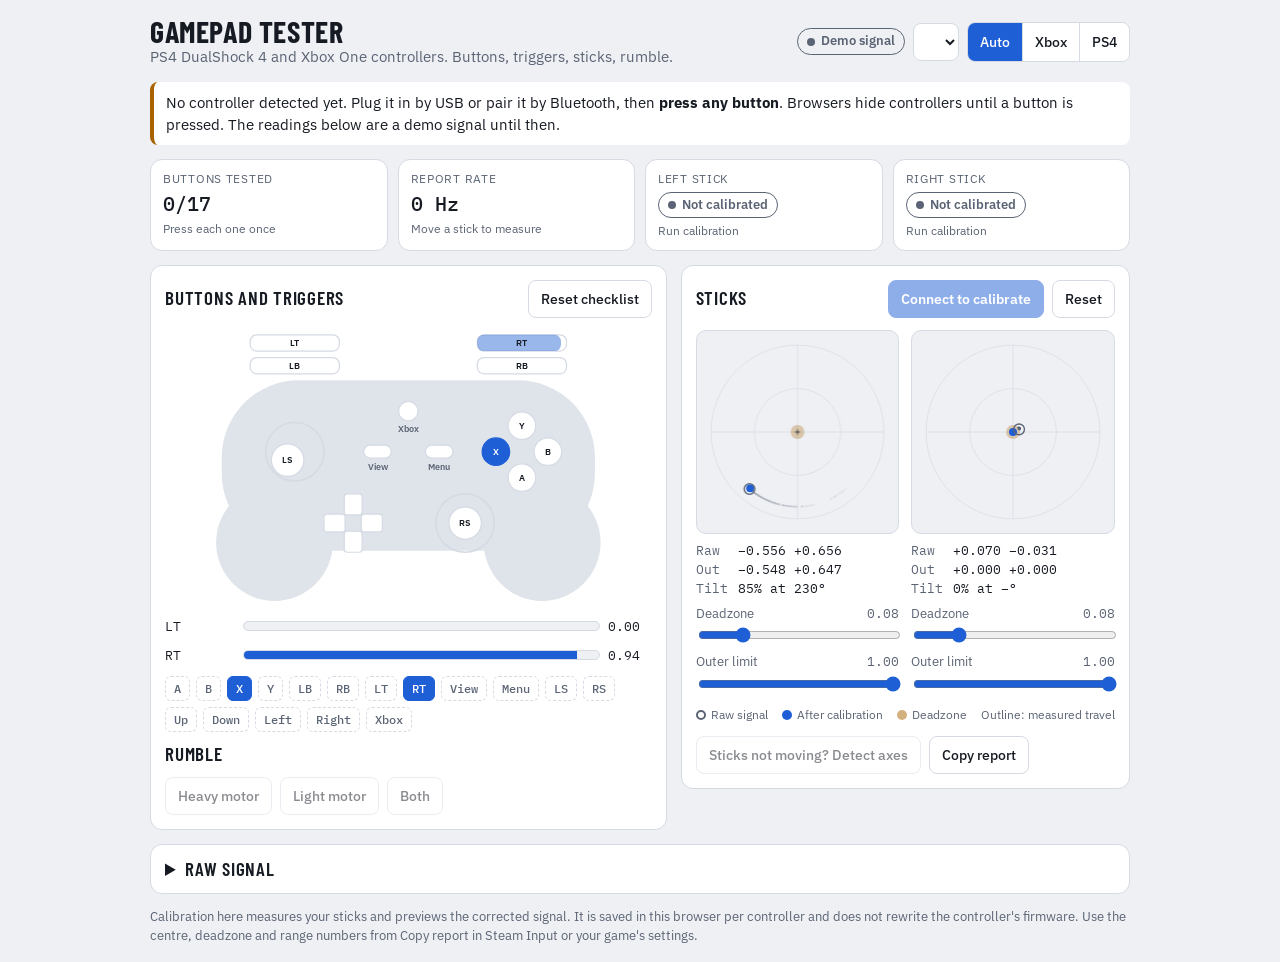
==== index.html @ 93578c3b "Add files via upload" ====
<!DOCTYPE html>
<html lang="en">
<head>
<meta charset="utf-8">
<meta name="viewport" content="width=device-width, initial-scale=1">
<title>Gamepad Tester</title>
<link rel="preconnect" href="https://fonts.googleapis.com">
<link href="https://fonts.googleapis.com/css2?family=Barlow+Condensed:wght@600;700&family=IBM+Plex+Mono:wght@400;500&family=IBM+Plex+Sans:wght@400;500;600&display=swap" rel="stylesheet">
<style>
/* Layout idea: a bench instrument. Summary strip on top, then diagram, stick scopes, and raw signal below. */
:root{
  --bg:#eef0f4; --panel:#ffffff; --ink:#161a22; --muted:#5b6474; --line:#d5dae3;
  --shell:#dfe3ea; --accent:#1f5fd6; --accent-ink:#ffffff;
  --good:#1a8a4f; --warn:#a86200; --bad:#c2332b;
  --display:"Barlow Condensed","Arial Narrow",sans-serif;
  --body:"IBM Plex Sans",system-ui,-apple-system,"Segoe UI",sans-serif;
  --mono:"IBM Plex Mono",ui-monospace,Menlo,Consolas,monospace;
}
@media (prefers-color-scheme: dark){
  :root:not([data-theme="light"]){
    color-scheme:dark;
    --bg:#11141b; --panel:#1a1f29; --ink:#e8ebf2; --muted:#98a2b5; --line:#2c3443;
    --shell:#252c3a; --accent:#6aa5ff; --accent-ink:#0b1220;
    --good:#4cc38a; --warn:#f0b146; --bad:#ff7a70;
  }
}
:root[data-theme="dark"]{
  color-scheme:dark;
  --bg:#11141b; --panel:#1a1f29; --ink:#e8ebf2; --muted:#98a2b5; --line:#2c3443;
  --shell:#252c3a; --accent:#6aa5ff; --accent-ink:#0b1220;
  --good:#4cc38a; --warn:#f0b146; --bad:#ff7a70;
}
*{box-sizing:border-box}
html,body{margin:0}
body{background:var(--bg);color:var(--ink);font:15px/1.45 var(--body);padding:16px}
main{max-width:980px;margin:0 auto;display:flex;flex-direction:column;gap:14px}
h1{font:700 30px/1 var(--display);letter-spacing:.02em;text-transform:uppercase;margin:0}
h2{font:600 19px/1.1 var(--display);letter-spacing:.04em;text-transform:uppercase;margin:0;text-wrap:balance}
p{margin:0}
.muted{color:var(--muted)}
.mono{font-family:var(--mono);font-variant-numeric:tabular-nums}
header{display:flex;flex-wrap:wrap;gap:10px 16px;align-items:center;justify-content:space-between}
.controls{display:flex;flex-wrap:wrap;gap:8px;align-items:center}
select,button{font:500 14px var(--body);color:var(--ink);background:var(--panel);border:1px solid var(--line);border-radius:8px;padding:8px 12px;min-height:38px}
select{max-width:100%}
button{cursor:pointer}
button:hover:not(:disabled){border-color:var(--accent)}
button:disabled{opacity:.5;cursor:not-allowed}
button.primary{background:var(--accent);color:var(--accent-ink);border-color:var(--accent);font-weight:600}
:focus-visible{outline:2px solid var(--accent);outline-offset:2px}
.seg{display:inline-flex;border:1px solid var(--line);border-radius:8px;overflow:hidden}
.seg button{border:0;border-radius:0;border-left:1px solid var(--line)}
.seg button:first-child{border-left:0}
.seg button[aria-pressed="true"]{background:var(--accent);color:var(--accent-ink)}
.card{background:var(--panel);border:1px solid var(--line);border-radius:12px;padding:14px;display:flex;flex-direction:column;gap:12px}
.cardhead{display:flex;flex-wrap:wrap;gap:8px;align-items:center;justify-content:space-between}
.banner{border-left:4px solid var(--warn);background:var(--panel);border-radius:8px;padding:10px 12px}
.banner.bad{border-left-color:var(--bad)}
.tiles{display:grid;grid-template-columns:repeat(4,1fr);gap:10px}
.tile{background:var(--panel);border:1px solid var(--line);border-radius:12px;padding:10px 12px;display:flex;flex-direction:column;gap:4px;min-width:0}
.tile .k{font-size:12px;color:var(--muted);text-transform:uppercase;letter-spacing:.06em}
.tile .v{font:500 20px/1.2 var(--mono);font-variant-numeric:tabular-nums}
.tile .s{font-size:12px;color:var(--muted)}
.pill{display:inline-flex;align-items:center;gap:6px;font-size:13px;font-weight:600;padding:3px 9px;border-radius:999px;border:1px solid currentColor;width:max-content;max-width:100%}
.pill::before{content:"";width:8px;height:8px;border-radius:50%;background:currentColor}
.pill.good{color:var(--good)} .pill.warn{color:var(--warn)} .pill.bad{color:var(--bad)} .pill.idle{color:var(--muted)}
.cols{display:grid;grid-template-columns:1.15fr 1fr;gap:14px;align-items:start}
svg#pad{width:100%;height:auto;display:block}
#pad .shell{fill:var(--shell)}
#pad .btn,#pad .trk{fill:var(--panel);stroke:var(--line);stroke-width:1.5}
#pad .ring{fill:none;stroke:var(--line);stroke-width:2}
#pad .btn.on{fill:var(--accent);stroke:var(--accent)}
#pad .trg{fill:var(--accent);opacity:.45}
#pad .lbl{font:600 11px var(--body);fill:var(--muted);text-anchor:middle;pointer-events:none}
#pad .lbl.in{fill:var(--ink)}
#pad .btn.on + .lbl.in{fill:var(--accent-ink)}
.chips{display:flex;flex-wrap:wrap;gap:6px}
.chip{font:500 12px var(--mono);padding:4px 8px;border-radius:6px;border:1px dashed var(--line);color:var(--muted)}
.chip.done{border-style:solid;border-color:var(--good);color:var(--good)}
.chip.on{background:var(--accent);border-color:var(--accent);color:var(--accent-ink);border-style:solid}
.scopes{display:grid;grid-template-columns:1fr 1fr;gap:12px}
.scope{display:flex;flex-direction:column;gap:8px;min-width:0}
.scope canvas{width:100%;aspect-ratio:1;display:block;border:1px solid var(--line);border-radius:10px;background:var(--bg)}
.read{display:grid;grid-template-columns:auto 1fr;gap:2px 10px;font:13px var(--mono);font-variant-numeric:tabular-nums}
.read span:nth-child(odd){color:var(--muted)}
label.sl{display:grid;grid-template-columns:1fr auto;gap:2px 8px;font-size:13px;color:var(--muted)}
label.sl input{grid-column:1/-1;width:100%;accent-color:var(--accent)}
.wiz{border:1px solid var(--accent);border-radius:10px;padding:12px;display:flex;flex-direction:column;gap:10px}
.wiz b{font-weight:600}
.bar{height:10px;border-radius:5px;background:var(--bg);border:1px solid var(--line);overflow:hidden}
.bar i{display:block;height:100%;width:0;background:var(--accent)}
.barrow{display:grid;grid-template-columns:70px 1fr 44px;gap:8px;align-items:center;font:13px var(--mono)}
.row{display:flex;flex-wrap:wrap;gap:8px;align-items:center}
.legend{display:flex;flex-wrap:wrap;gap:4px 14px;font-size:12px;color:var(--muted)}
.legend i{display:inline-block;width:10px;height:10px;border-radius:50%;margin-right:5px;vertical-align:-1px}
.legend .raw{border:2px solid var(--muted)} .legend .out{background:var(--accent)} .legend .dzc{background:var(--warn);opacity:.5}
details summary{cursor:pointer;font:600 19px/1.1 var(--display);letter-spacing:.04em;text-transform:uppercase}
.rawgrid{display:grid;grid-template-columns:1fr 1fr;gap:14px;margin-top:12px}
.axrow{display:grid;grid-template-columns:52px 1fr 64px;gap:8px;align-items:center;font:13px var(--mono);font-variant-numeric:tabular-nums}
.axbar{position:relative;height:10px;border-radius:5px;background:var(--bg);border:1px solid var(--line)}
.axbar i{position:absolute;top:-3px;width:4px;height:14px;border-radius:2px;background:var(--accent);margin-left:-2px}
.bgrid{display:grid;grid-template-columns:repeat(auto-fill,minmax(64px,1fr));gap:6px}
.bcell{font:12px var(--mono);border:1px solid var(--line);border-radius:6px;padding:4px 6px;font-variant-numeric:tabular-nums}
.bcell.on{background:var(--accent);color:var(--accent-ink);border-color:var(--accent)}
.map{display:flex;flex-wrap:wrap;gap:8px;margin-top:10px}
.map label{font-size:13px;color:var(--muted);display:flex;gap:6px;align-items:center}
textarea{width:100%;min-height:150px;font:12px var(--mono);color:var(--ink);background:var(--bg);border:1px solid var(--line);border-radius:8px;padding:8px}
[hidden]{display:none!important}
@media (max-width:760px){
  .cols{grid-template-columns:1fr}
  .tiles{grid-template-columns:1fr 1fr}
  .rawgrid{grid-template-columns:1fr}
}
</style>
</head>
<body>
<main>
  <header>
    <div>
      <h1>Gamepad Tester</h1>
      <p class="muted">PS4 DualShock 4 and Xbox One controllers. Buttons, triggers, sticks, rumble.</p>
    </div>
    <div class="controls">
      <span class="pill idle" id="status">Demo signal</span>
      <select id="padSel" aria-label="Controller"></select>
      <div class="seg" role="group" aria-label="Button labels">
        <button type="button" id="layAuto" aria-pressed="true">Auto</button>
        <button type="button" id="layXbox" aria-pressed="false">Xbox</button>
        <button type="button" id="layPs4" aria-pressed="false">PS4</button>
      </div>
    </div>
  </header>

  <div class="banner bad" id="blocked" hidden></div>
  <div class="banner" id="hint">No controller detected yet. Plug it in by USB or pair it by Bluetooth, then <b>press any button</b>. Browsers hide controllers until a button is pressed. The readings below are a demo signal until then.</div>
  <div class="banner" id="nonstd" hidden>This browser reports a non-standard button mapping for this controller, so the diagram may light the wrong buttons. Use Raw signal at the bottom, and set the stick axes there if the sticks look swapped.</div>

  <section class="tiles" aria-label="Summary">
    <div class="tile"><span class="k">Buttons tested</span><span class="v" id="tTested">0/17</span><span class="s" id="tTestedS">Press each one once</span></div>
    <div class="tile"><span class="k">Report rate</span><span class="v" id="tHz">0 Hz</span><span class="s" id="tHzS">Move a stick to measure</span></div>
    <div class="tile"><span class="k">Left stick</span><span class="pill idle" id="tL">Not calibrated</span><span class="s" id="tLS">Run calibration</span></div>
    <div class="tile"><span class="k">Right stick</span><span class="pill idle" id="tR">Not calibrated</span><span class="s" id="tRS">Run calibration</span></div>
  </section>

  <div class="cols">
    <section class="card">
      <div class="cardhead"><h2>Buttons and triggers</h2><button type="button" id="resetTested">Reset checklist</button></div>
      <svg id="pad" viewBox="0 0 600 340" role="img" aria-label="Controller diagram"></svg>
      <div class="barrow"><span id="trgLn">LT</span><div class="bar"><i id="trgL"></i></div><span id="trgLv">0.00</span></div>
      <div class="barrow"><span id="trgRn">RT</span><div class="bar"><i id="trgR"></i></div><span id="trgRv">0.00</span></div>
      <div class="chips" id="chips"></div>
      <div class="cardhead"><h2>Rumble</h2><span class="muted" id="vibNote"></span></div>
      <div class="row">
        <button type="button" id="vibS">Heavy motor</button>
        <button type="button" id="vibW">Light motor</button>
        <button type="button" id="vibB">Both</button>
      </div>
    </section>

    <section class="card">
      <div class="cardhead"><h2>Sticks</h2>
        <div class="row">
          <button type="button" class="primary" id="calBtn">Calibrate sticks</button>
          <button type="button" id="calReset">Reset</button>
        </div>
      </div>
      <div class="wiz" id="wiz" hidden>
        <p id="wizTitle"><b></b></p>
        <p class="muted" id="wizMsg"></p>
        <div class="barrow"><span id="wizAn">Hold</span><div class="bar"><i id="wizA"></i></div><span id="wizAv"></span></div>
        <div class="barrow" id="wizBrow"><span>Right</span><div class="bar"><i id="wizB"></i></div><span id="wizBv"></span></div>
        <div class="row">
          <button type="button" class="primary" id="wizNext" hidden>Finish</button>
          <button type="button" id="wizCancel">Cancel</button>
        </div>
      </div>
      <div class="scopes">
        <div class="scope">
          <canvas id="cvL" width="300" height="300" aria-label="Left stick position"></canvas>
          <div class="read" id="rdL"></div>
          <label class="sl" for="dzL">Deadzone <span class="mono" id="dzLv">0.08</span><input type="range" id="dzL" min="0" max="0.4" step="0.01" value="0.08"></label>
          <label class="sl" for="ouL">Outer limit <span class="mono" id="ouLv">1.00</span><input type="range" id="ouL" min="0.7" max="1" step="0.01" value="1"></label>
        </div>
        <div class="scope">
          <canvas id="cvR" width="300" height="300" aria-label="Right stick position"></canvas>
          <div class="read" id="rdR"></div>
          <label class="sl" for="dzR">Deadzone <span class="mono" id="dzRv">0.08</span><input type="range" id="dzR" min="0" max="0.4" step="0.01" value="0.08"></label>
          <label class="sl" for="ouR">Outer limit <span class="mono" id="ouRv">1.00</span><input type="range" id="ouR" min="0.7" max="1" step="0.01" value="1"></label>
        </div>
      </div>
      <div class="legend">
        <span><i class="raw"></i>Raw signal</span>
        <span><i class="out"></i>After calibration</span>
        <span><i class="dzc"></i>Deadzone</span>
        <span>Outline: measured travel</span>
      </div>
      <div class="row">
        <button type="button" id="detBtn">Sticks not moving? Detect axes</button>
        <button type="button" id="copyBtn">Copy report</button>
        <span class="muted" id="copyNote"></span>
      </div>
      <textarea id="copyOut" hidden readonly aria-label="Report text"></textarea>
    </section>
  </div>

  <details class="card" id="rawBox">
    <summary>Raw signal</summary>
    <p class="muted" id="padId" style="margin-top:10px"></p>
    <div class="map">
      <label for="mLX">Left X <select id="mLX"></select></label>
      <label for="mLY">Left Y <select id="mLY"></select></label>
      <label for="mRX">Right X <select id="mRX"></select></label>
      <label for="mRY">Right Y <select id="mRY"></select></label>
    </div>
    <div class="rawgrid">
      <div id="rawAxes" style="display:flex;flex-direction:column;gap:6px"></div>
      <div class="bgrid" id="rawBtns"></div>
    </div>
  </details>

  <p class="muted" style="font-size:13px">Calibration here measures your sticks and previews the corrected signal. It is saved in this browser per controller and does not rewrite the controller's firmware. Use the centre, deadzone and range numbers from Copy report in Steam Input or your game's settings.</p>
</main>

<script>
(function(){
"use strict";
const $=id=>document.getElementById(id);
const NAMES={
  xbox:['A','B','X','Y','LB','RB','LT','RT','View','Menu','LS','RS','Up','Down','Left','Right','Xbox','Share'],
  ps4:['✕','○','□','△','L1','R1','L2','R2','Share','Options','L3','R3','Up','Down','Left','Right','PS','Touchpad']
};
const BINS=32;
const defStick=()=>({cx:0,cy:0,minX:-1,maxX:1,minY:-1,maxY:1,dz:0.08,outer:1,bins:null,jitter:null,circ:null,done:false});
let cal={L:defStick(),R:defStick()};
let layoutPref='auto', layout='xbox', selIndex=null, curKey='', curPad=null, isDemo=true;
let axisMap=[0,1,2,3], axisSign=[1,1,1,1], tested=new Set(), wiz=null, blocked=false;
let trail={L:[],R:[]}, lastTs=0, hzCount=0, hzT0=0, hzPeak=0, prevB0=false;
let colors={}, colorsT=0, listSig='';

/* ---------- storage ---------- */
function load(id){
  try{const j=JSON.parse(localStorage.getItem('padcal:'+id)||'null');
    if(j&&j.L&&j.R){cal={L:Object.assign(defStick(),j.L),R:Object.assign(defStick(),j.R)};if(Array.isArray(j.map)&&j.map.length===4)axisMap=j.map;if(Array.isArray(j.sign)&&j.sign.length===4)axisSign=j.sign;return;}
  }catch(e){}
  cal={L:defStick(),R:defStick()};
}
function save(){ if(isDemo||!curPad)return; try{localStorage.setItem('padcal:'+curPad.id,JSON.stringify({L:cal.L,R:cal.R,map:axisMap,sign:axisSign}));}catch(e){} }

/* ---------- pads ---------- */
function getPads(){
  if(!navigator.getGamepads){blockMsg('This browser has no Gamepad API. Try Chrome, Edge, Firefox or Safari.');return [];}
  try{return Array.from(navigator.getGamepads()).filter(p=>p&&p.connected!==false);}
  catch(e){blockMsg('This viewer is blocking controller access. Open the page in its own browser tab, or ask Claude for the HTML file and open that.');return [];}
}
function blockMsg(t){ if(blocked)return; blocked=true; const b=$('blocked'); b.textContent=t; b.hidden=false; }
function demoPad(now){
  const t=now/1000, n=17, hit=Math.floor(t*1.5)%n, btn=[];
  for(let i=0;i<n;i++)btn.push({pressed:i===hit,value:i===hit?1:0});
  const tr=Math.max(0,Math.sin(t*1.1)); btn[7]={pressed:tr>0.5,value:tr};
  return {id:'Demo signal',index:-1,mapping:'standard',timestamp:now,
    axes:[Math.cos(t*1.3)*0.86,Math.sin(t*1.3)*0.86,0.07+Math.sin(t*9)*0.01,-0.04+Math.cos(t*7)*0.01],buttons:btn};
}
function detect(id){ return /054c|dualshock|dualsense|playstation|wireless controller/i.test(id)?'ps4':'xbox'; }
function syncSelect(list){
  const sig=list.map(p=>p.index+':'+p.id).join('|');
  if(sig===listSig)return; listSig=sig;
  const s=$('padSel'); s.innerHTML='';
  if(!list.length){const o=document.createElement('option');o.textContent='No controller';s.appendChild(o);s.disabled=true;return;}
  s.disabled=false;
  list.forEach(p=>{const o=document.createElement('option');o.value=p.index;o.textContent=(p.index+1)+'. '+p.id.replace(/\s*\(.*\)\s*$/,'').slice(0,40);s.appendChild(o);});
  if(selIndex===null||!list.some(p=>p.index===selIndex))selIndex=list[0].index;
  s.value=selIndex;
}

/* ---------- diagram ---------- */
function buildPad(){
  const lay=layout,n=NAMES[lay];
  const P=lay==='ps4'
    ?{ls:[225,238],rs:[375,238],dp:[150,150],fc:[450,150],b8:[205,100],b9:[395,100],b16:[300,238],tp:true}
    :{ls:[160,150],rs:[370,238],dp:[232,238],fc:[440,150],b8:[262,150],b9:[338,150],b16:[300,100],tp:false};
  let h='<g class="shell"><rect x="70" y="62" width="460" height="210" rx="95"/><circle cx="135" cy="262" r="72"/><circle cx="465" cy="262" r="72"/></g>';
  const sh=(x,i,ti,tid)=>'<rect class="trk" x="'+x+'" y="6" width="110" height="20" rx="8"/><rect class="trg" id="'+tid+'" x="'+x+'" y="6" width="0" height="20" rx="8"/><text class="lbl in" x="'+(x+55)+'" y="20">'+n[ti]+'</text>'
    +'<rect class="btn" id="b'+i+'" x="'+x+'" y="34" width="110" height="20" rx="8"/><text class="lbl in" x="'+(x+55)+'" y="48">'+n[i]+'</text>';
  h+=sh(105,4,6,'svT6')+sh(385,5,7,'svT7');
  if(P.tp)h+='<rect class="btn" id="b17" x="235" y="85" width="130" height="75" rx="10"/><text class="lbl in" x="300" y="127">Touchpad</text>';
  const f=P.fc,fo=[[0,32],[32,0],[-32,0],[0,-32]];
  fo.forEach((o,i)=>{h+='<circle class="btn" id="b'+i+'" cx="'+(f[0]+o[0])+'" cy="'+(f[1]+o[1])+'" r="17"/><text class="lbl in" x="'+(f[0]+o[0])+'" y="'+(f[1]+o[1]+4)+'">'+n[i]+'</text>';});
  const d=P.dp;
  h+='<rect class="btn" id="b12" x="'+(d[0]-11)+'" y="'+(d[1]-36)+'" width="22" height="26" rx="4"/>'
    +'<rect class="btn" id="b13" x="'+(d[0]-11)+'" y="'+(d[1]+10)+'" width="22" height="26" rx="4"/>'
    +'<rect class="btn" id="b14" x="'+(d[0]-36)+'" y="'+(d[1]-11)+'" width="26" height="22" rx="4"/>'
    +'<rect class="btn" id="b15" x="'+(d[0]+10)+'" y="'+(d[1]-11)+'" width="26" height="22" rx="4"/>';
  const small=(p,i)=>'<rect class="btn" id="b'+i+'" x="'+(p[0]-17)+'" y="'+(p[1]-8)+'" width="34" height="16" rx="8"/><text class="lbl" x="'+p[0]+'" y="'+(p[1]+22)+'">'+n[i]+'</text>';
  h+=small(P.b8,8)+small(P.b9,9);
  h+='<circle class="btn" id="b16" cx="'+P.b16[0]+'" cy="'+P.b16[1]+'" r="12"/><text class="lbl" x="'+P.b16[0]+'" y="'+(P.b16[1]+26)+'">'+n[16]+'</text>';
  const st=(p,i,gid)=>'<circle class="ring" cx="'+p[0]+'" cy="'+p[1]+'" r="36"/><g id="'+gid+'"><circle class="btn" id="b'+i+'" cx="'+p[0]+'" cy="'+p[1]+'" r="20"/><text class="lbl in" x="'+p[0]+'" y="'+(p[1]+4)+'">'+n[i]+'</text></g>';
  h+=st(P.ls,10,'svL')+st(P.rs,11,'svR');
  $('pad').innerHTML=h;
  $('trgLn').textContent=n[6]; $('trgRn').textContent=n[7];
}
function buildChips(count){
  const n=NAMES[layout],c=$('chips'); c.innerHTML='';
  for(let i=0;i<count;i++){const s=document.createElement('span');s.className='chip';s.id='c'+i;s.textContent=n[i]||('B'+i);c.appendChild(s);}
}
function buildRaw(gp){
  const a=$('rawAxes'),b=$('rawBtns'); a.innerHTML=''; b.innerHTML='';
  gp.axes.forEach((_,i)=>{const r=document.createElement('div');r.className='axrow';r.innerHTML='<span>Axis '+i+'</span><div class="axbar"><i id="ra'+i+'"></i></div><span id="rv'+i+'">0.000</span>';a.appendChild(r);});
  gp.buttons.forEach((_,i)=>{const r=document.createElement('div');r.className='bcell';r.id='rb'+i;r.textContent='B'+i+' 0.00';b.appendChild(r);});
  ['mLX','mLY','mRX','mRY'].forEach((id,k)=>{const s=$(id);s.innerHTML='';
    gp.axes.forEach((_,i)=>{const o=document.createElement('option');o.value=i;o.textContent='Axis '+i;s.appendChild(o);});
    if(axisMap[k]>=gp.axes.length)axisMap[k]=Math.min(k,gp.axes.length-1);
    s.value=axisMap[k];});
  $('padId').textContent=gp.id+' · mapping: '+(gp.mapping||'none')+' · '+gp.axes.length+' axes, '+gp.buttons.length+' buttons';
}
function btnCount(gp){ return Math.min(gp.buttons.length,layout==='ps4'?18:(gp.buttons.length>17?18:17)); }
function applyLayout(gp){
  layout=layoutPref==='auto'?detect(gp.id):layoutPref;
  buildPad(); buildChips(btnCount(gp));
  tested.forEach(i=>{const c=$('c'+i);if(c)c.classList.add('done');});
}
function onPadChange(gp,demo){
  curKey=gp.index+':'+gp.id; isDemo=demo; tested=new Set(); trail={L:[],R:[]}; hzPeak=0; wizStop();
  axisMap=[0,1,2,3]; axisSign=[1,1,1,1];
  if(demo)cal={L:defStick(),R:defStick()}; else load(gp.id);
  applyLayout(gp); buildRaw(gp); syncSliders(); stickTiles();
  const st=$('status');
  st.textContent=demo?'Demo signal':'Connected'; st.className='pill '+(demo?'idle':'good');
  $('hint').hidden=!demo||blocked;
  $('nonstd').hidden=demo||gp.mapping==='standard';
  $('calBtn').disabled=demo; $('detBtn').disabled=demo; $('calBtn').textContent=demo?'Connect to calibrate':'Calibrate sticks';
  const vib=!demo&&gp.vibrationActuator&&typeof gp.vibrationActuator.playEffect==='function';
  ['vibS','vibW','vibB'].forEach(id=>$(id).disabled=!vib);
  $('vibNote').textContent=demo?'':(vib?'':'Not exposed by this browser');
}

/* ---------- calibration maths ---------- */
function applyCal(s,x,y){
  let dx=x-s.cx,dy=y-s.cy;
  dx/=Math.max(0.3,dx<0?s.cx-s.minX:s.maxX-s.cx);
  dy/=Math.max(0.3,dy<0?s.cy-s.minY:s.maxY-s.cy);
  const m=Math.hypot(dx,dy);
  if(m<=s.dz||m===0)return [0,0];
  const k=Math.min(1,(m-s.dz)/Math.max(0.05,s.outer-s.dz))/m;
  return [dx*k,dy*k];
}
function binOf(dx,dy){ return Math.floor(((Math.atan2(dy,dx)+Math.PI)/(2*Math.PI))*BINS)%BINS; }
function clamp(v,a,b){ return Math.min(b,Math.max(a,v)); }
function stickTiles(){
  [['L','tL','tLS'],['R','tR','tRS']].forEach(([k,p,sub])=>{
    const s=cal[k],el=$(p);
    if(!s.done){el.className='pill idle';el.textContent='Not calibrated';$(sub).textContent='Run calibration';return;}
    const off=Math.hypot(s.cx,s.cy);
    const cls=off<0.05?'good':off<0.12?'warn':'bad';
    el.className='pill '+cls; el.textContent=cls==='good'?'Centred':cls==='warn'?'Slight offset':'Drifting';
    $(sub).textContent='Offset '+(off*100).toFixed(1)+'%'+(s.circ!=null?' · circle error '+s.circ.toFixed(1)+'%':'');
  });
}
function syncSliders(){
  [['L','dzL','ouL'],['R','dzR','ouR']].forEach(([k,d,o])=>{
    $(d).value=cal[k].dz; $(d+'v').textContent=(+cal[k].dz).toFixed(2);
    $(o).value=cal[k].outer; $(o+'v').textContent=(+cal[k].outer).toFixed(2);
  });
}

/* ---------- wizard ---------- */
function wizShow(title,msg){ $('wiz').hidden=false; $('wizTitle').firstChild.textContent=title; $('wizMsg').textContent=msg; }
function wizStop(){ wiz=null; $('wiz').hidden=true; }
function wizStart(){
  wiz={step:'rest',t0:performance.now(),acc:{L:[],R:[]}};
  wizShow('Step 1 of 2: hands off','Let go of both sticks and leave the controller still for 2 seconds.');
  $('wizAn').textContent='Hold'; $('wizBrow').hidden=true; $('wizNext').hidden=true; $('wizCancel').textContent='Cancel';
  $('wizA').style.width='0'; $('wizAv').textContent='';
}
const DET=['Push the LEFT stick to the RIGHT and hold it','Pull the LEFT stick DOWN and hold it','Push the RIGHT stick to the RIGHT and hold it','Pull the RIGHT stick DOWN and hold it'];
function detStart(){
  if(isDemo||!curPad)return;
  wiz={step:'det',i:0,base:null,wait:false,cand:-1,t0:0,map:[],sign:[]};
  wizShow('Detect stick axes: 1 of 4',DET[0]+'. Start with both sticks released.');
  $('wizAn').textContent='Step'; $('wizBrow').hidden=true; $('wizNext').hidden=true; $('wizCancel').textContent='Cancel';
  $('wizA').style.width='0'; $('wizAv').textContent='0/4';
}
function detTick(now,gp){
  const a=gp.axes;
  if(a.length<4){wiz={step:'done'};wizShow('Not enough axes','This browser reports only '+a.length+' axes for this controller, so the sticks cannot be read here. Try Chrome, or connect by USB.');$('wizCancel').textContent='Close';return;}
  if(!wiz.base)wiz.base=Array.from(a);
  let best=-1,bd=0;
  for(let j=0;j<a.length;j++){ if(wiz.map.indexOf(j)>=0)continue; const d=(a[j]||0)-wiz.base[j]; if(Math.abs(d)>Math.abs(bd)){bd=d;best=j;} }
  if(wiz.wait){ if(Math.abs(bd)<0.25)wiz.wait=false; return; }
  if(Math.abs(bd)>0.6){
    if(wiz.cand!==best){wiz.cand=best;wiz.t0=now;}
    else if(now-wiz.t0>250){
      wiz.map.push(best); wiz.sign.push(bd>0?1:-1); wiz.i++; wiz.wait=true; wiz.cand=-1;
      $('wizA').style.width=(wiz.i*25)+'%'; $('wizAv').textContent=wiz.i+'/4';
      if(wiz.i===4){
        axisMap=wiz.map; axisSign=wiz.sign; save();
        ['mLX','mLY','mRX','mRY'].forEach((id,k)=>{$(id).value=axisMap[k];});
        wiz={step:'done'};
        wizShow('Stick axes set','Left stick uses axes '+axisMap[0]+' and '+axisMap[1]+', right stick uses axes '+axisMap[2]+' and '+axisMap[3]+'. Move the sticks to check, then run Calibrate sticks.');
        $('wizCancel').textContent='Close';
      }else wizShow('Detect stick axes: '+(wiz.i+1)+' of 4','Got it. Release the stick, then: '+DET[wiz.i]+'.');
    }
  }else wiz.cand=-1;
}
function wizTick(now,raw,b0,gp){
  if(!wiz)return;
  if(wiz.step==='det'){detTick(now,gp);return;}
  if(wiz.step==='rest'){
    for(const k of ['L','R']){
      const a=wiz.acc[k]; a.push(raw[k]);
      if(Math.hypot(raw[k][0]-a[0][0],raw[k][1]-a[0][1])>0.12){
        wiz.t0=now; wiz.acc={L:[],R:[]}; $('wizMsg').textContent='A stick moved. Let go of both sticks and hold still.'; return;
      }
    }
    const p=clamp((now-wiz.t0)/2000,0,1);
    $('wizA').style.width=(p*100)+'%'; $('wizAv').textContent=Math.round(p*100)+'%';
    if(p>=1){
      const c={},r={};
      for(const k of ['L','R']){
        const a=wiz.acc[k],n=a.length;
        const cx=a.reduce((s,v)=>s+v[0],0)/n, cy=a.reduce((s,v)=>s+v[1],0)/n;
        const jit=a.reduce((m,v)=>Math.max(m,Math.hypot(v[0]-cx,v[1]-cy)),0);
        c[k]={cx:cx,cy:cy,jitter:jit};
        r[k]={minX:cx,maxX:cx,minY:cy,maxY:cy,bins:new Array(BINS).fill(0)};
      }
      wiz={step:'roll',t0:now,c:c,r:r};
      wizShow('Step 2 of 2: roll the sticks','Push each stick to the edge and roll it slowly around the full circle, about 3 turns each. Then tap Finish or press '+NAMES[layout][0]+'.');
      $('wizAn').textContent='Left'; $('wizBrow').hidden=false; $('wizNext').hidden=false;
      $('wizA').style.width='0'; $('wizB').style.width='0';
    }
  }else if(wiz.step==='roll'){
    const prog={};
    for(const k of ['L','R']){
      const c=wiz.c[k],w=wiz.r[k],x=raw[k][0],y=raw[k][1];
      w.minX=Math.min(w.minX,x); w.maxX=Math.max(w.maxX,x); w.minY=Math.min(w.minY,y); w.maxY=Math.max(w.maxY,y);
      const dx=x-c.cx,dy=y-c.cy,m=Math.hypot(dx,dy);
      if(m>0.5){const b=binOf(dx,dy); if(m>w.bins[b])w.bins[b]=m;}
      prog[k]=w.bins.filter(v=>v>0).length/BINS;
    }
    $('wizA').style.width=(prog.L*100)+'%'; $('wizAv').textContent=Math.round(prog.L*100)+'%';
    $('wizB').style.width=(prog.R*100)+'%'; $('wizBv').textContent=Math.round(prog.R*100)+'%';
    if(b0&&!prevB0&&now-wiz.t0>1000)wizFinish();
  }
}
function wizFinish(){
  if(!wiz||wiz.step!=='roll')return;
  const notes=[];
  for(const k of ['L','R']){
    const c=wiz.c[k],w=wiz.r[k],s=cal[k],name=k==='L'?'Left':'Right';
    s.cx=c.cx; s.cy=c.cy; s.jitter=c.jitter; s.dz=Math.round(clamp(c.jitter*2+0.03,0.03,0.3)*100)/100; s.outer=1; s.done=true;
    const f=w.bins.filter(v=>v>0);
    if(f.length>=20){
      s.minX=w.minX; s.maxX=w.maxX; s.minY=w.minY; s.maxY=w.maxY; s.bins=w.bins.slice();
      s.circ=Math.sqrt(f.reduce((a,v)=>a+(v-1)*(v-1),0)/f.length)*100;
      notes.push(name+': centre offset '+(Math.hypot(s.cx,s.cy)*100).toFixed(1)+'%, deadzone '+s.dz.toFixed(2)+', circle error '+s.circ.toFixed(1)+'%.');
    }else{
      s.minX=-1; s.maxX=1; s.minY=-1; s.maxY=1; s.bins=null; s.circ=null;
      notes.push(name+': centre measured, but the stick was not rolled all the way round, so its range was left at default.');
    }
  }
  save(); syncSliders(); stickTiles();
  wiz={step:'done'};
  wizShow('Calibration saved',notes.join(' '));
  $('wizNext').hidden=true; $('wizBrow').hidden=true; $('wizCancel').textContent='Close';
  $('wizAn').textContent='Done'; $('wizA').style.width='100%'; $('wizAv').textContent='';
}

/* ---------- drawing ---------- */
function readColors(now){
  if(now-colorsT<700&&colors.ink)return; colorsT=now;
  const cs=getComputedStyle(document.documentElement);
  ['ink','muted','line','accent','warn','bg'].forEach(k=>colors[k]=cs.getPropertyValue('--'+k).trim());
}
function fitCanvas(cv){
  const dpr=window.devicePixelRatio||1,w=Math.round(cv.clientWidth*dpr);
  if(w&&cv.width!==w){cv.width=w;cv.height=w;}
}
function drawScope(cv,s,raw,out,tr,liveBins,liveC){
  fitCanvas(cv);
  const g=cv.getContext('2d'),W=cv.width,c=W/2,R=W/2-W*0.07,px=W/300;
  g.clearRect(0,0,W,W);
  g.lineWidth=1*px; g.strokeStyle=colors.line;
  g.beginPath(); g.arc(c,c,R,0,7); g.stroke();
  g.beginPath(); g.arc(c,c,R/2,0,7); g.stroke();
  g.beginPath(); g.moveTo(c-R,c); g.lineTo(c+R,c); g.moveTo(c,c-R); g.lineTo(c,c+R); g.stroke();
  const ctr=liveC||s, bins=liveBins||s.bins;
  // deadzone
  g.globalAlpha=0.3; g.fillStyle=colors.warn;
  g.beginPath(); g.arc(c+s.cx*R,c+s.cy*R,Math.max(1,s.dz*R),0,7); g.fill(); g.globalAlpha=1;
  // measured travel
  if(bins){
    g.strokeStyle=colors.accent; g.globalAlpha=0.7; g.lineWidth=1.5*px; g.beginPath(); let started=false;
    for(let i=0;i<=BINS;i++){
      const v=bins[i%BINS]; if(!v){started=false;continue;}
      const a=(i%BINS+0.5)/BINS*2*Math.PI-Math.PI, x=c+(ctr.cx+Math.cos(a)*v)*R, y=c+(ctr.cy+Math.sin(a)*v)*R;
      if(started)g.lineTo(x,y); else{g.moveTo(x,y);started=true;}
    }
    g.stroke(); g.globalAlpha=1;
  }
  // trail
  g.fillStyle=colors.muted;
  for(let i=0;i<tr.length;i++){g.globalAlpha=(i+1)/tr.length*0.5; g.beginPath(); g.arc(c+tr[i][0]*R,c+tr[i][1]*R,1.6*px,0,7); g.fill();}
  g.globalAlpha=1;
  // centre mark
  g.strokeStyle=colors.ink; g.lineWidth=1*px; const mx=c+s.cx*R,my=c+s.cy*R;
  g.beginPath(); g.moveTo(mx-4*px,my); g.lineTo(mx+4*px,my); g.moveTo(mx,my-4*px); g.lineTo(mx,my+4*px); g.stroke();
  // calibrated
  g.fillStyle=colors.accent; g.beginPath(); g.arc(c+out[0]*R,c+out[1]*R,6*px,0,7); g.fill();
  // raw
  g.strokeStyle=colors.muted; g.lineWidth=2*px; g.beginPath(); g.arc(c+raw[0]*R,c+raw[1]*R,8*px,0,7); g.stroke();
}
function fmt(v){ return (v<0?'−':'+')+Math.abs(v).toFixed(3); }
function readout(el,raw,out){
  const m=Math.hypot(out[0],out[1]); let a=Math.atan2(-out[1],out[0])*180/Math.PI; if(a<0)a+=360;
  el.innerHTML='<span>Raw</span><span>'+fmt(raw[0])+' '+fmt(raw[1])+'</span><span>Out</span><span>'+fmt(out[0])+' '+fmt(out[1])+'</span><span>Tilt</span><span>'+(m*100).toFixed(0)+'% at '+(m?a.toFixed(0):'–')+'°</span>';
}

/* ---------- frame ---------- */
function frame(now){
  const list=getPads(); syncSelect(list);
  const real=list.find(p=>p.index===selIndex)||list[0];
  const gp=real||demoPad(now), demo=!real;
  if(gp.index+':'+gp.id!==curKey)onPadChange(gp,demo);
  curPad=gp; readColors(now);

  const ax=i=>{const v=gp.axes[axisMap[i]];return typeof v==='number'&&isFinite(v)?v*axisSign[i]:0;};
  const raw={L:[ax(0),ax(1)],R:[ax(2),ax(3)]};
  const out={L:applyCal(cal.L,raw.L[0],raw.L[1]),R:applyCal(cal.R,raw.R[0],raw.R[1])};
  for(const k of ['L','R']){trail[k].push(raw[k]); if(trail[k].length>50)trail[k].shift();}

  // buttons
  const n=gp.buttons.length; let b0=false;
  for(let i=0;i<n;i++){
    const b=gp.buttons[i], val=typeof b==='object'?b.value:+b, on=(typeof b==='object'&&b.pressed)||val>0.5;
    if(i===0)b0=on;
    const e=$('b'+i); if(e)e.classList.toggle('on',on);
    const ch=$('c'+i);
    if(ch){ch.classList.toggle('on',on); if(on&&!demo&&!tested.has(i)){tested.add(i);ch.classList.add('done');}}
    const rb=$('rb'+i); if(rb){rb.classList.toggle('on',on); rb.textContent='B'+i+' '+val.toFixed(2);}
  }
  const tv=i=>{const b=gp.buttons[i];return b?(typeof b==='object'?b.value:+b):0;};
  const tl=tv(6),trv=tv(7);
  $('trgL').style.width=(tl*100)+'%'; $('trgLv').textContent=tl.toFixed(2);
  $('trgR').style.width=(trv*100)+'%'; $('trgRv').textContent=trv.toFixed(2);
  const s6=$('svT6'),s7=$('svT7'); if(s6)s6.setAttribute('width',(110*tl).toFixed(1)); if(s7)s7.setAttribute('width',(110*trv).toFixed(1));
  const gl=$('svL'),gr=$('svR');
  if(gl)gl.setAttribute('transform','translate('+(out.L[0]*16).toFixed(1)+','+(out.L[1]*16).toFixed(1)+')');
  if(gr)gr.setAttribute('transform','translate('+(out.R[0]*16).toFixed(1)+','+(out.R[1]*16).toFixed(1)+')');

  // raw axes
  for(let i=0;i<gp.axes.length;i++){
    const m=$('ra'+i); if(!m)break;
    const v=gp.axes[i]||0; m.style.left=((clamp(v,-1,1)+1)*50)+'%'; $('rv'+i).textContent=fmt(v);
  }

  // tiles
  const total=$('chips').children.length;
  $('tTested').textContent=(demo?0:tested.size)+'/'+total;
  if(!demo){
    const miss=[]; for(let i=0;i<total;i++)if(!tested.has(i))miss.push(NAMES[layout][i]);
    $('tTestedS').textContent=miss.length?('Left: '+miss.slice(0,4).join(', ')+(miss.length>4?' +'+(miss.length-4):'')):'All buttons respond';
  }else $('tTestedS').textContent='Press each one once';
  if(gp.timestamp!==lastTs){lastTs=gp.timestamp;hzCount++;}
  if(now-hzT0>=1000){
    const hz=demo?0:Math.round(hzCount*1000/(now-hzT0)); hzPeak=Math.max(hzPeak,hz);
    $('tHz').textContent=hz+' Hz'; $('tHzS').textContent=hzPeak?'Peak '+hzPeak+' Hz (limited by screen refresh)':'Move a stick to measure';
    hzCount=0; hzT0=now;
  }

  wizTick(now,raw,b0,gp); prevB0=b0;
  const live=wiz&&wiz.step==='roll';
  drawScope($('cvL'),cal.L,raw.L,out.L,trail.L,live?wiz.r.L.bins:null,live?wiz.c.L:null);
  drawScope($('cvR'),cal.R,raw.R,out.R,trail.R,live?wiz.r.R.bins:null,live?wiz.c.R:null);
  readout($('rdL'),raw.L,out.L); readout($('rdR'),raw.R,out.R);
  requestAnimationFrame(frame);
}

/* ---------- events ---------- */
function setLayout(v){
  layoutPref=v;
  [['layAuto','auto'],['layXbox','xbox'],['layPs4','ps4']].forEach(([id,k])=>$(id).setAttribute('aria-pressed',String(k===v)));
  if(curPad)applyLayout(curPad);
}
$('layAuto').onclick=()=>setLayout('auto'); $('layXbox').onclick=()=>setLayout('xbox'); $('layPs4').onclick=()=>setLayout('ps4');
$('padSel').onchange=e=>{selIndex=+e.target.value;};
$('resetTested').onclick=()=>{tested=new Set();document.querySelectorAll('.chip.done').forEach(c=>c.classList.remove('done'));};
$('calBtn').onclick=()=>{ if(!isDemo)wizStart(); };
$('detBtn').onclick=detStart; $('wizCancel').onclick=wizStop; $('wizNext').onclick=wizFinish;
$('calReset').onclick=()=>{cal={L:defStick(),R:defStick()};wizStop();syncSliders();stickTiles();save();};
[['L','dzL','dz'],['R','dzR','dz'],['L','ouL','outer'],['R','ouR','outer']].forEach(([k,id,f])=>{
  $(id).oninput=e=>{cal[k][f]=+e.target.value;$(id+'v').textContent=(+e.target.value).toFixed(2);save();};
});
['mLX','mLY','mRX','mRY'].forEach((id,k)=>{$(id).onchange=e=>{axisMap[k]=+e.target.value;axisSign[k]=1;save();};});
function rumble(s,w){
  const a=curPad&&curPad.vibrationActuator;
  if(!a||!a.playEffect){$('vibNote').textContent='Not exposed by this browser';return;}
  a.playEffect('dual-rumble',{startDelay:0,duration:700,strongMagnitude:s,weakMagnitude:w})
    .then(()=>{$('vibNote').textContent='';},()=>{$('vibNote').textContent='The controller refused the rumble command';});
}
$('vibS').onclick=()=>rumble(1,0); $('vibW').onclick=()=>rumble(0,1); $('vibB').onclick=()=>rumble(1,1);
function report(){
  const L=[],n=NAMES[layout],total=$('chips').children.length,miss=[];
  for(let i=0;i<total;i++)if(!tested.has(i))miss.push(n[i]);
  L.push('Gamepad Tester report');
  L.push('Controller: '+(curPad?curPad.id:'none')+(isDemo?' (demo)':''));
  L.push('Mapping: '+((curPad&&curPad.mapping)||'none')+', labels: '+layout);
  L.push('Buttons tested: '+tested.size+'/'+total+(miss.length?' (not pressed: '+miss.join(', ')+')':''));
  L.push('Peak report rate: '+hzPeak+' Hz');
  for(const k of ['L','R']){
    const s=cal[k];
    L.push((k==='L'?'Left':'Right')+' stick'+(s.done?'':' (not calibrated)'));
    L.push('  centre: x '+s.cx.toFixed(4)+', y '+s.cy.toFixed(4)+' (offset '+(Math.hypot(s.cx,s.cy)*100).toFixed(1)+'%)');
    L.push('  range: x '+s.minX.toFixed(3)+' to '+s.maxX.toFixed(3)+', y '+s.minY.toFixed(3)+' to '+s.maxY.toFixed(3));
    L.push('  deadzone: '+(+s.dz).toFixed(2)+', outer limit: '+(+s.outer).toFixed(2));
    if(s.jitter!=null)L.push('  rest jitter: '+(s.jitter*100).toFixed(2)+'%');
    if(s.circ!=null)L.push('  circle error: '+s.circ.toFixed(1)+'%');
  }
  return L.join('\n');
}
$('copyBtn').onclick=()=>{
  const t=report(),fb=()=>{const o=$('copyOut');o.hidden=false;o.value=t;o.focus();o.select();$('copyNote').textContent='Copy it from the box below';};
  try{navigator.clipboard.writeText(t).then(()=>{$('copyNote').textContent='Copied';},fb);}catch(e){fb();}
};
window.addEventListener('gamepadconnected',e=>{selIndex=e.gamepad.index;});
requestAnimationFrame(frame);
})();
</script>
</body>
</html>
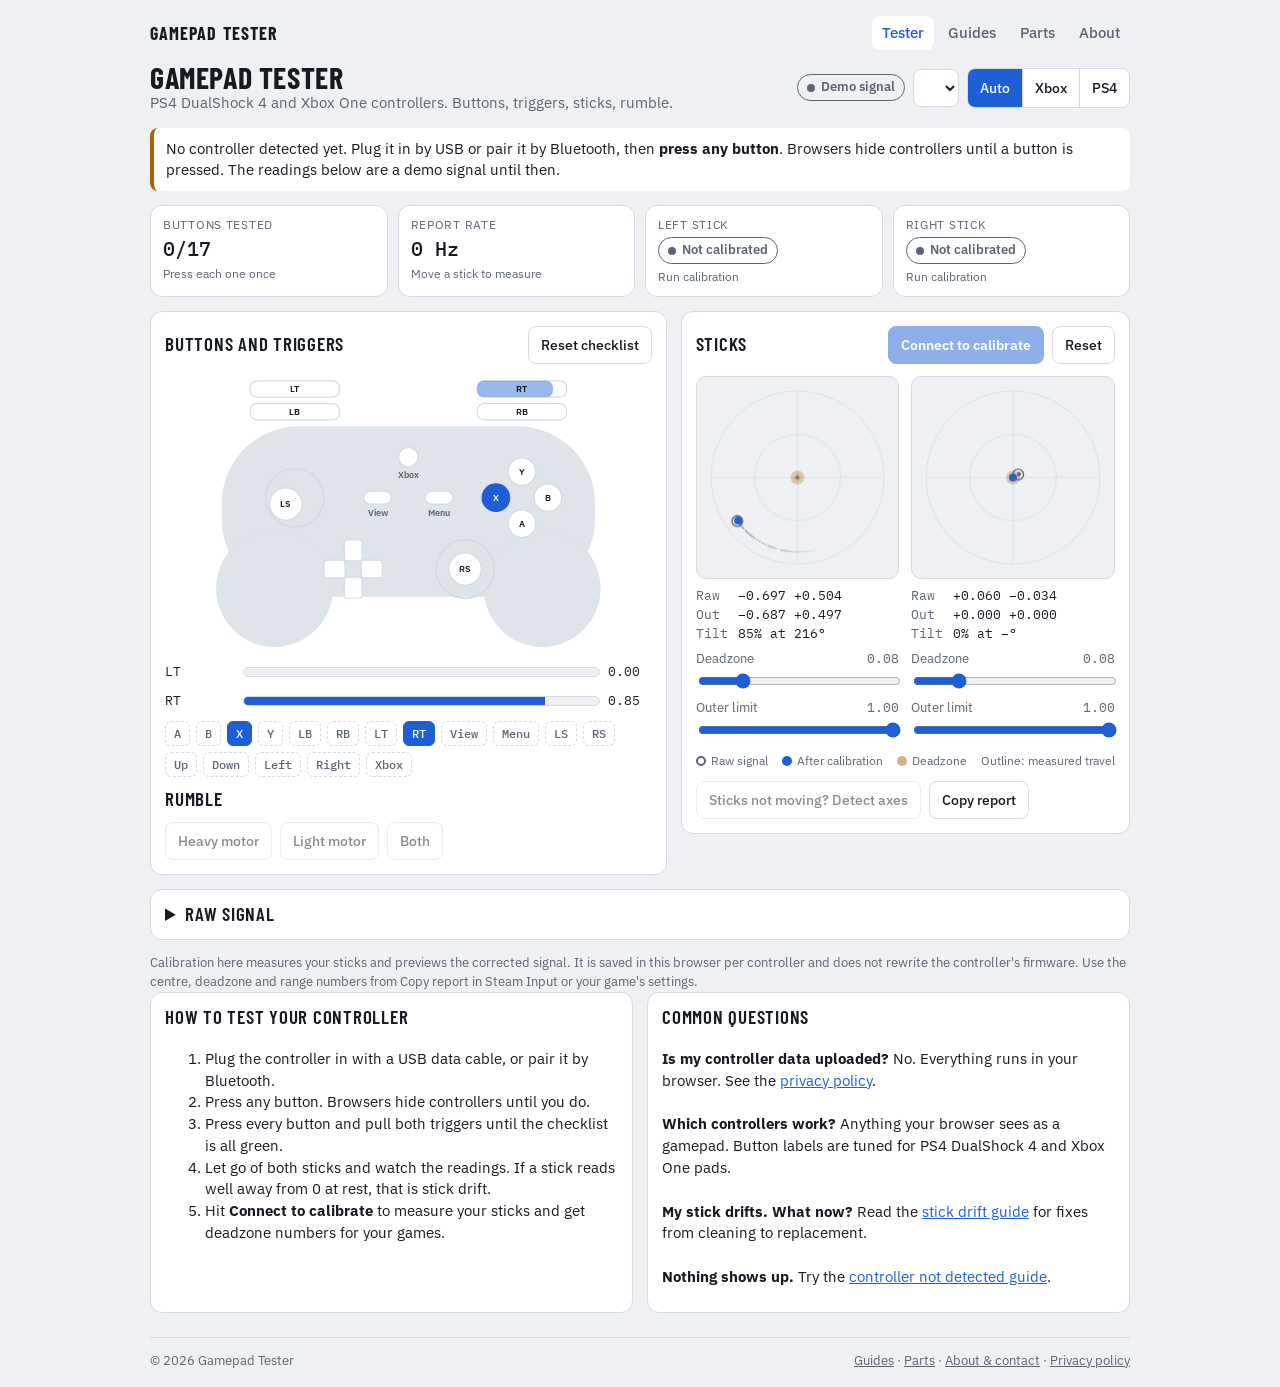
==== commit a4c6a181: "Add files via upload" ====
--- a/index.html
+++ b/index.html
@@ -3,7 +3,10 @@
 <head>
 <meta charset="utf-8">
 <meta name="viewport" content="width=device-width, initial-scale=1">
-<title>Gamepad Tester</title>
+<title>Gamepad Tester – Test PS4 &amp; Xbox Controllers Online</title>
+<meta name="description" content="Free online gamepad tester for PS4 DualShock 4 and Xbox One controllers. Check every button, trigger and stick, spot stick drift, calibrate deadzones and test rumble in your browser.">
+<link rel="canonical" href="https://jamminyammin2429-sketch.github.io/gamepad-tester/">
+<!-- ADSENSE: paste the AdSense <script> tag from your AdSense account on the line below this one -->
 <link rel="preconnect" href="https://fonts.googleapis.com">
 <link href="https://fonts.googleapis.com/css2?family=Barlow+Condensed:wght@600;700&family=IBM+Plex+Mono:wght@400;500&family=IBM+Plex+Sans:wght@400;500;600&display=swap" rel="stylesheet">
 <style>
@@ -111,9 +114,25 @@
   .tiles{grid-template-columns:1fr 1fr}
   .rawgrid{grid-template-columns:1fr}
 }
+
+.site-nav{max-width:980px;margin:0 auto 12px;display:flex;flex-wrap:wrap;gap:8px 16px;align-items:center;justify-content:space-between}
+.site-nav .brand{font:700 18px/1 var(--display);letter-spacing:.06em;text-transform:uppercase;color:var(--ink);text-decoration:none}
+.site-nav .links{display:flex;flex-wrap:wrap;gap:4px}
+.site-nav .links a{color:var(--muted);text-decoration:none;font-weight:500;padding:6px 10px;border-radius:8px}
+.site-nav .links a:hover{color:var(--ink);background:var(--panel)}
+.site-nav .links a[aria-current="page"]{color:var(--accent);background:var(--panel)}
+.site-foot{max-width:980px;margin:24px auto 0;padding-top:14px;border-top:1px solid var(--line);display:flex;flex-wrap:wrap;gap:8px 16px;justify-content:space-between;font-size:13px;color:var(--muted)}
+.site-foot a{color:var(--muted)}
+.site-foot a:hover{color:var(--accent)}
+.site-info{max-width:980px;margin:0 auto;display:grid;grid-template-columns:1fr 1fr;gap:14px}
+.site-info h2{margin-bottom:8px}
+.site-info p,.site-info ol{margin:0 0 10px}
+.site-info a{color:var(--accent)}
+@media (max-width:760px){.site-info{grid-template-columns:1fr}}
 </style>
 </head>
 <body>
+<nav class="site-nav" aria-label="Site"><a class="brand" href="index.html">Gamepad&nbsp;Tester</a><div class="links"><a href="index.html" aria-current="page">Tester</a><a href="guides.html">Guides</a><a href="parts.html">Parts</a><a href="about.html">About</a></div></nav>
 <main>
   <header>
     <div>
@@ -221,6 +240,27 @@
   <p class="muted" style="font-size:13px">Calibration here measures your sticks and previews the corrected signal. It is saved in this browser per controller and does not rewrite the controller's firmware. Use the centre, deadzone and range numbers from Copy report in Steam Input or your game's settings.</p>
 </main>
 
+<section class="site-info" aria-label="About this tester">
+  <div class="card">
+    <h2>How to test your controller</h2>
+    <ol>
+      <li>Plug the controller in with a USB data cable, or pair it by Bluetooth.</li>
+      <li>Press any button. Browsers hide controllers until you do.</li>
+      <li>Press every button and pull both triggers until the checklist is all green.</li>
+      <li>Let go of both sticks and watch the readings. If a stick reads well away from 0 at rest, that is stick drift.</li>
+      <li>Hit <b>Connect to calibrate</b> to measure your sticks and get deadzone numbers for your games.</li>
+    </ol>
+  </div>
+  <div class="card">
+    <h2>Common questions</h2>
+    <p><b>Is my controller data uploaded?</b> No. Everything runs in your browser. See the <a href="privacy.html">privacy policy</a>.</p>
+    <p><b>Which controllers work?</b> Anything your browser sees as a gamepad. Button labels are tuned for PS4 DualShock 4 and Xbox One pads.</p>
+    <p><b>My stick drifts. What now?</b> Read the <a href="stick-drift.html">stick drift guide</a> for fixes from cleaning to replacement.</p>
+    <p><b>Nothing shows up.</b> Try the <a href="controller-not-detected.html">controller not detected guide</a>.</p>
+  </div>
+</section>
+<footer class="site-foot"><span>&copy; 2026 Gamepad Tester</span><span><a href="guides.html">Guides</a> · <a href="parts.html">Parts</a> · <a href="about.html">About &amp; contact</a> · <a href="privacy.html">Privacy policy</a></span></footer>
+
 <script>
 (function(){
 "use strict";
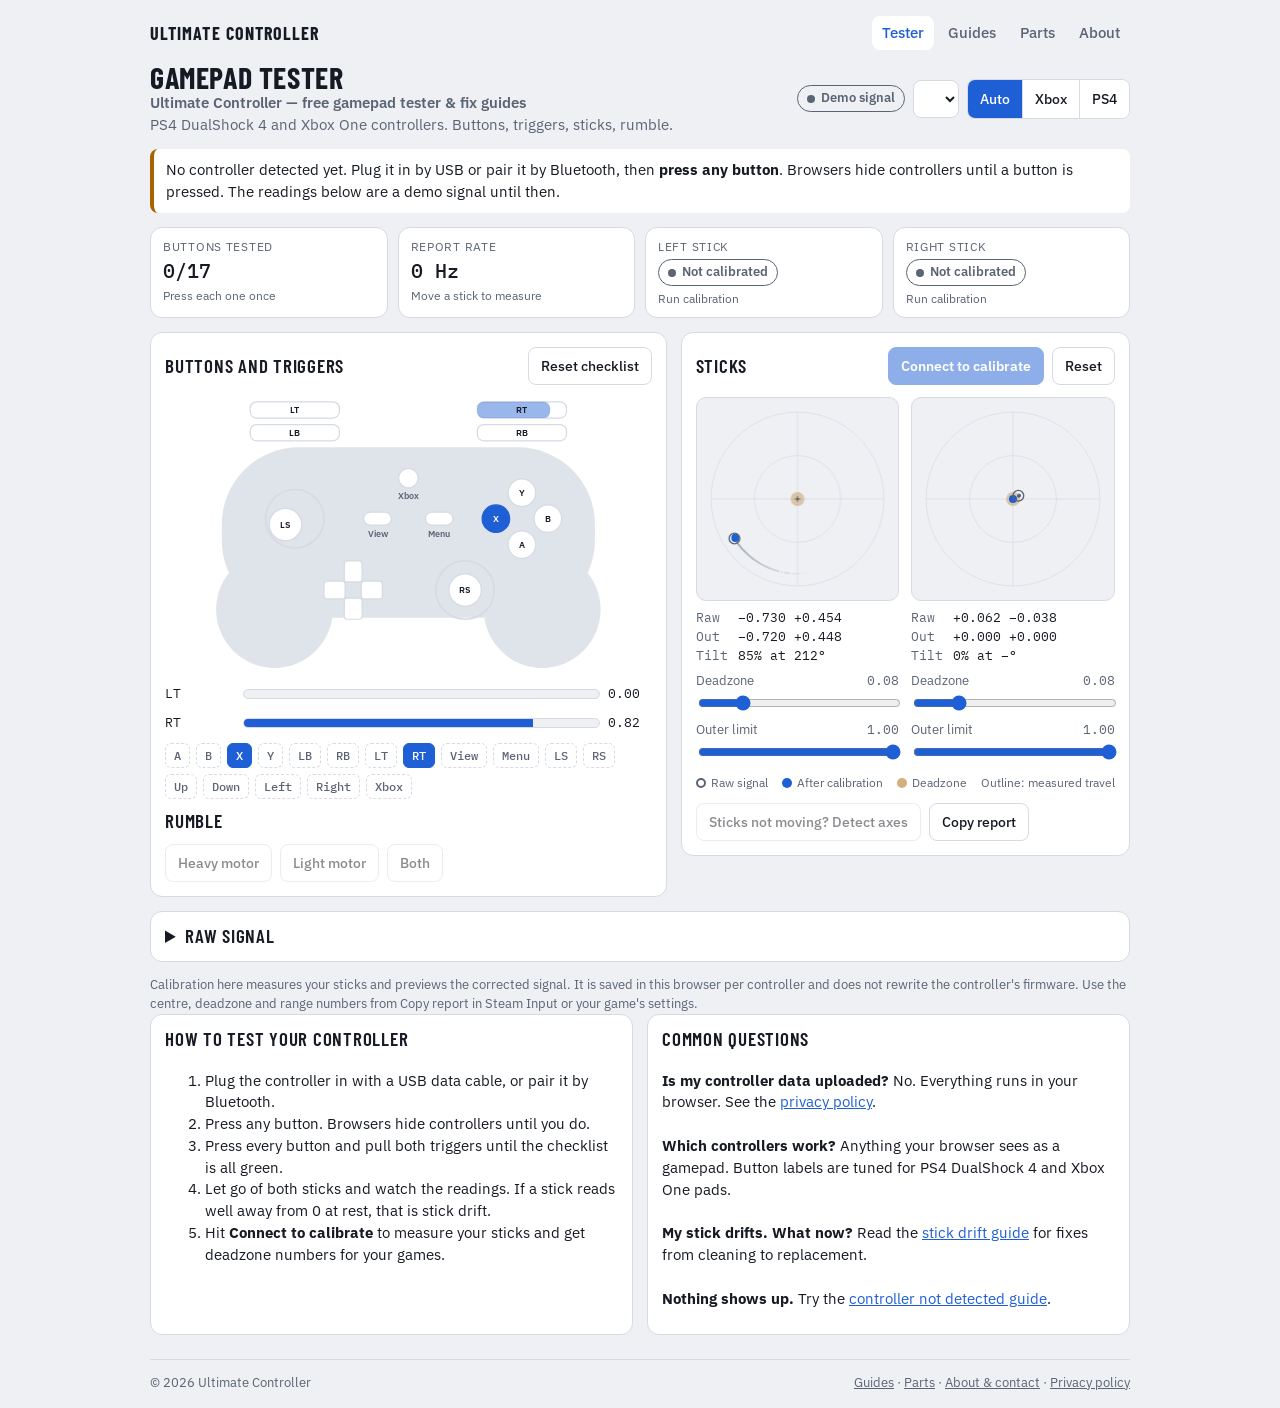
==== commit f0c0e270: "Add files via upload" ====
--- a/index.html
+++ b/index.html
@@ -3,9 +3,9 @@
 <head>
 <meta charset="utf-8">
 <meta name="viewport" content="width=device-width, initial-scale=1">
-<title>Gamepad Tester – Test PS4 &amp; Xbox Controllers Online</title>
+<title>Ultimate Controller – Free Gamepad Tester for PS4 &amp; Xbox Controllers</title>
 <meta name="description" content="Free online gamepad tester for PS4 DualShock 4 and Xbox One controllers. Check every button, trigger and stick, spot stick drift, calibrate deadzones and test rumble in your browser.">
-<link rel="canonical" href="https://jamminyammin2429-sketch.github.io/gamepad-tester/">
+<link rel="canonical" href="https://ultimatecontroller.com/">
 <!-- ADSENSE: paste the AdSense <script> tag from your AdSense account on the line below this one -->
 <link rel="preconnect" href="https://fonts.googleapis.com">
 <link href="https://fonts.googleapis.com/css2?family=Barlow+Condensed:wght@600;700&family=IBM+Plex+Mono:wght@400;500&family=IBM+Plex+Sans:wght@400;500;600&display=swap" rel="stylesheet">
@@ -132,11 +132,12 @@
 </style>
 </head>
 <body>
-<nav class="site-nav" aria-label="Site"><a class="brand" href="index.html">Gamepad&nbsp;Tester</a><div class="links"><a href="index.html" aria-current="page">Tester</a><a href="guides.html">Guides</a><a href="parts.html">Parts</a><a href="about.html">About</a></div></nav>
+<nav class="site-nav" aria-label="Site"><a class="brand" href="index.html">Ultimate&nbsp;Controller</a><div class="links"><a href="index.html" aria-current="page">Tester</a><a href="guides.html">Guides</a><a href="parts.html">Parts</a><a href="about.html">About</a></div></nav>
 <main>
   <header>
     <div>
       <h1>Gamepad Tester</h1>
+      <p class="muted" style="font-weight:600">Ultimate Controller — free gamepad tester &amp; fix guides</p>
       <p class="muted">PS4 DualShock 4 and Xbox One controllers. Buttons, triggers, sticks, rumble.</p>
     </div>
     <div class="controls">
@@ -259,7 +260,7 @@
     <p><b>Nothing shows up.</b> Try the <a href="controller-not-detected.html">controller not detected guide</a>.</p>
   </div>
 </section>
-<footer class="site-foot"><span>&copy; 2026 Gamepad Tester</span><span><a href="guides.html">Guides</a> · <a href="parts.html">Parts</a> · <a href="about.html">About &amp; contact</a> · <a href="privacy.html">Privacy policy</a></span></footer>
+<footer class="site-foot"><span>&copy; 2026 Ultimate Controller</span><span><a href="guides.html">Guides</a> · <a href="parts.html">Parts</a> · <a href="about.html">About &amp; contact</a> · <a href="privacy.html">Privacy policy</a></span></footer>
 
 <script>
 (function(){
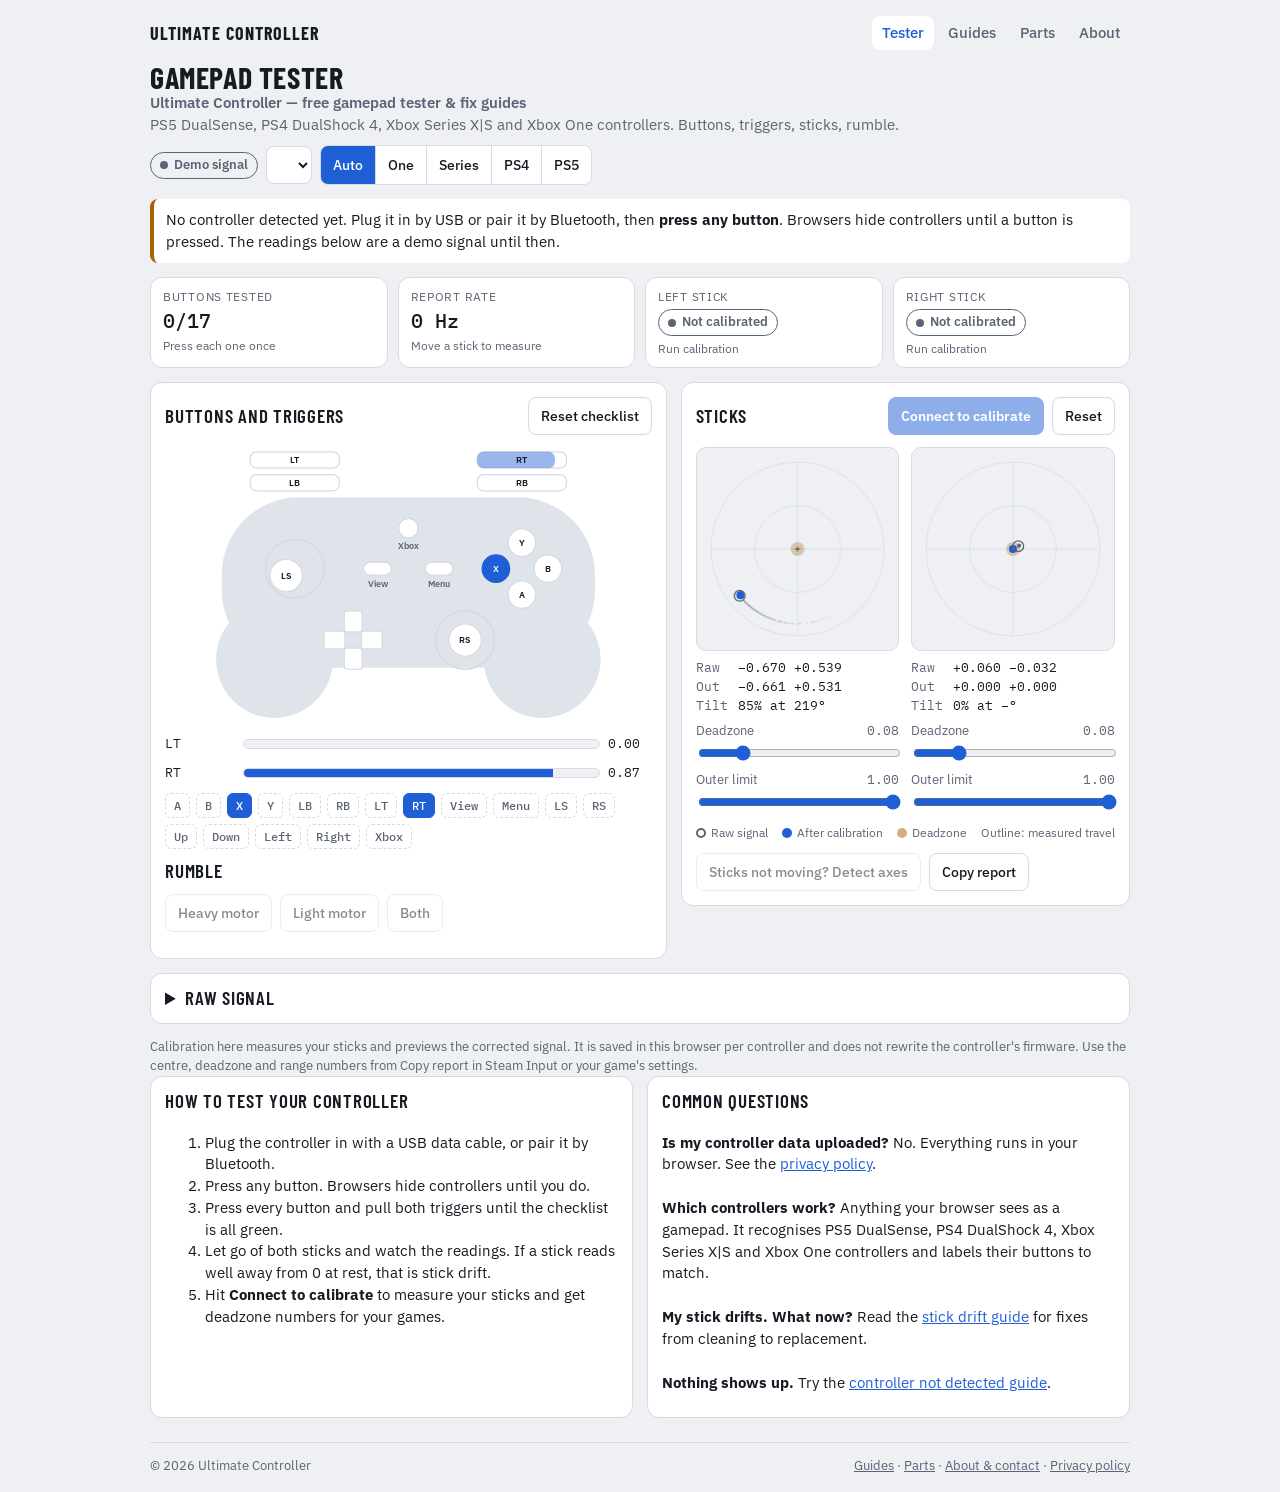
==== commit 6f1f2815: "Add files via upload" ====
--- a/index.html
+++ b/index.html
@@ -3,8 +3,8 @@
 <head>
 <meta charset="utf-8">
 <meta name="viewport" content="width=device-width, initial-scale=1">
-<title>Ultimate Controller – Free Gamepad Tester for PS4 &amp; Xbox Controllers</title>
-<meta name="description" content="Free online gamepad tester for PS4 DualShock 4 and Xbox One controllers. Check every button, trigger and stick, spot stick drift, calibrate deadzones and test rumble in your browser.">
+<title>Ultimate Controller – Free Gamepad Tester for PS5, PS4 &amp; Xbox Controllers</title>
+<meta name="description" content="Free online gamepad tester for PS5 DualSense, PS4 DualShock 4, Xbox Series X|S and Xbox One controllers. Check every button, trigger and stick, spot stick drift, calibrate deadzones and test rumble in your browser.">
 <link rel="canonical" href="https://ultimatecontroller.com/">
 <!-- ADSENSE: paste the AdSense <script> tag from your AdSense account on the line below this one -->
 <link rel="preconnect" href="https://fonts.googleapis.com">
@@ -138,15 +138,17 @@
     <div>
       <h1>Gamepad Tester</h1>
       <p class="muted" style="font-weight:600">Ultimate Controller — free gamepad tester &amp; fix guides</p>
-      <p class="muted">PS4 DualShock 4 and Xbox One controllers. Buttons, triggers, sticks, rumble.</p>
+      <p class="muted">PS5 DualSense, PS4 DualShock 4, Xbox Series X|S and Xbox One controllers. Buttons, triggers, sticks, rumble.</p>
     </div>
     <div class="controls">
       <span class="pill idle" id="status">Demo signal</span>
       <select id="padSel" aria-label="Controller"></select>
-      <div class="seg" role="group" aria-label="Button labels">
+      <div class="seg" role="group" aria-label="Controller layout">
         <button type="button" id="layAuto" aria-pressed="true">Auto</button>
-        <button type="button" id="layXbox" aria-pressed="false">Xbox</button>
-        <button type="button" id="layPs4" aria-pressed="false">PS4</button>
+        <button type="button" id="layXbox" aria-pressed="false" title="Xbox One">One</button>
+        <button type="button" id="laySeries" aria-pressed="false" title="Xbox Series X|S">Series</button>
+        <button type="button" id="layPs4" aria-pressed="false" title="PlayStation 4 DualShock 4">PS4</button>
+        <button type="button" id="layPs5" aria-pressed="false" title="PlayStation 5 DualSense">PS5</button>
       </div>
     </div>
   </header>
@@ -175,6 +177,11 @@
         <button type="button" id="vibW">Light motor</button>
         <button type="button" id="vibB">Both</button>
       </div>
+      <div class="row" id="trgVibRow" hidden>
+        <button type="button" id="vibTL">Left trigger motor</button>
+        <button type="button" id="vibTR">Right trigger motor</button>
+      </div>
+      <p class="muted" id="modelNote" style="font-size:13px"></p>
     </section>
 
     <section class="card">
@@ -255,7 +262,7 @@
   <div class="card">
     <h2>Common questions</h2>
     <p><b>Is my controller data uploaded?</b> No. Everything runs in your browser. See the <a href="privacy.html">privacy policy</a>.</p>
-    <p><b>Which controllers work?</b> Anything your browser sees as a gamepad. Button labels are tuned for PS4 DualShock 4 and Xbox One pads.</p>
+    <p><b>Which controllers work?</b> Anything your browser sees as a gamepad. It recognises PS5 DualSense, PS4 DualShock 4, Xbox Series X|S and Xbox One controllers and labels their buttons to match.</p>
     <p><b>My stick drifts. What now?</b> Read the <a href="stick-drift.html">stick drift guide</a> for fixes from cleaning to replacement.</p>
     <p><b>Nothing shows up.</b> Try the <a href="controller-not-detected.html">controller not detected guide</a>.</p>
   </div>
@@ -268,8 +275,12 @@
 const $=id=>document.getElementById(id);
 const NAMES={
   xbox:['A','B','X','Y','LB','RB','LT','RT','View','Menu','LS','RS','Up','Down','Left','Right','Xbox','Share'],
-  ps4:['✕','○','□','△','L1','R1','L2','R2','Share','Options','L3','R3','Up','Down','Left','Right','PS','Touchpad']
+  series:['A','B','X','Y','LB','RB','LT','RT','View','Menu','LS','RS','Up','Down','Left','Right','Xbox','Share'],
+  ps4:['✕','○','□','△','L1','R1','L2','R2','Share','Options','L3','R3','Up','Down','Left','Right','PS','Touchpad'],
+  ps5:['✕','○','□','△','L1','R1','L2','R2','Create','Options','L3','R3','Up','Down','Left','Right','PS','Touchpad','Mute']
 };
+const MODEL={xbox:'Xbox One controller',series:'Xbox Series X|S controller',ps4:'PS4 DualShock 4',ps5:'PS5 DualSense'};
+const isPS=l=>l==='ps4'||l==='ps5';
 const BINS=32;
 const defStick=()=>({cx:0,cy:0,minX:-1,maxX:1,minY:-1,maxY:1,dz:0.08,outer:1,bins:null,jitter:null,circ:null,done:false});
 let cal={L:defStick(),R:defStick()};
@@ -301,7 +312,23 @@
   return {id:'Demo signal',index:-1,mapping:'standard',timestamp:now,
     axes:[Math.cos(t*1.3)*0.86,Math.sin(t*1.3)*0.86,0.07+Math.sin(t*9)*0.01,-0.04+Math.cos(t*7)*0.01],buttons:btn};
 }
-function detect(id){ return /054c|dualshock|dualsense|playstation|wireless controller/i.test(id)?'ps4':'xbox'; }
+function ids(id){
+  // Chrome: "... (STANDARD GAMEPAD Vendor: 054c Product: 0ce6)"  Firefox: "054c-0ce6-..."
+  let m=id.match(/Vendor:\s*([0-9a-f]{4})\s*Product:\s*([0-9a-f]{4})/i)||id.match(/^([0-9a-f]{1,4})-([0-9a-f]{1,4})-/i);
+  return m?{v:m[1].toLowerCase().padStart(4,'0'),p:m[2].toLowerCase().padStart(4,'0')}:{v:'',p:''};
+}
+const PS5_PIDS=['0ce6','0df2'];                      // DualSense, DualSense Edge
+const PS4_PIDS=['05c4','09cc','0ba0'];               // DualShock 4 v1, v2, USB wireless adaptor
+const SERIES_PIDS=['0b12','0b13','0b20','0b21','0b22']; // Xbox Series X|S controller (USB / Bluetooth firmware variants)
+function detect(id){
+  const d=ids(id);
+  if(d.v==='054c'){ if(PS5_PIDS.includes(d.p))return 'ps5'; if(PS4_PIDS.includes(d.p))return 'ps4'; }
+  if(d.v==='045e'&&SERIES_PIDS.includes(d.p))return 'series';
+  if(/dualsense/i.test(id))return 'ps5';
+  if(/054c|dualshock|playstation|wireless controller/i.test(id))return 'ps4';
+  if(/series/i.test(id))return 'series';
+  return 'xbox';
+}
 function syncSelect(list){
   const sig=list.map(p=>p.index+':'+p.id).join('|');
   if(sig===listSig)return; listSig=sig;
@@ -316,7 +343,7 @@
 /* ---------- diagram ---------- */
 function buildPad(){
   const lay=layout,n=NAMES[lay];
-  const P=lay==='ps4'
+  const P=isPS(lay)
     ?{ls:[225,238],rs:[375,238],dp:[150,150],fc:[450,150],b8:[205,100],b9:[395,100],b16:[300,238],tp:true}
     :{ls:[160,150],rs:[370,238],dp:[232,238],fc:[440,150],b8:[262,150],b9:[338,150],b16:[300,100],tp:false};
   let h='<g class="shell"><rect x="70" y="62" width="460" height="210" rx="95"/><circle cx="135" cy="262" r="72"/><circle cx="465" cy="262" r="72"/></g>';
@@ -324,6 +351,7 @@
     +'<rect class="btn" id="b'+i+'" x="'+x+'" y="34" width="110" height="20" rx="8"/><text class="lbl in" x="'+(x+55)+'" y="48">'+n[i]+'</text>';
   h+=sh(105,4,6,'svT6')+sh(385,5,7,'svT7');
   if(P.tp)h+='<rect class="btn" id="b17" x="235" y="85" width="130" height="75" rx="10"/><text class="lbl in" x="300" y="127">Touchpad</text>';
+  if(lay==='ps5')h+='<circle class="btn" id="b18" cx="300" cy="272" r="8"/><text class="lbl" x="300" y="295">Mute</text>';
   const f=P.fc,fo=[[0,32],[32,0],[-32,0],[0,-32]];
   fo.forEach((o,i)=>{h+='<circle class="btn" id="b'+i+'" cx="'+(f[0]+o[0])+'" cy="'+(f[1]+o[1])+'" r="17"/><text class="lbl in" x="'+(f[0]+o[0])+'" y="'+(f[1]+o[1]+4)+'">'+n[i]+'</text>';});
   const d=P.dp;
@@ -333,6 +361,7 @@
     +'<rect class="btn" id="b15" x="'+(d[0]+10)+'" y="'+(d[1]-11)+'" width="26" height="22" rx="4"/>';
   const small=(p,i)=>'<rect class="btn" id="b'+i+'" x="'+(p[0]-17)+'" y="'+(p[1]-8)+'" width="34" height="16" rx="8"/><text class="lbl" x="'+p[0]+'" y="'+(p[1]+22)+'">'+n[i]+'</text>';
   h+=small(P.b8,8)+small(P.b9,9);
+  if(lay==='series')h+=small([300,175],17);
   h+='<circle class="btn" id="b16" cx="'+P.b16[0]+'" cy="'+P.b16[1]+'" r="12"/><text class="lbl" x="'+P.b16[0]+'" y="'+(P.b16[1]+26)+'">'+n[16]+'</text>';
   const st=(p,i,gid)=>'<circle class="ring" cx="'+p[0]+'" cy="'+p[1]+'" r="36"/><g id="'+gid+'"><circle class="btn" id="b'+i+'" cx="'+p[0]+'" cy="'+p[1]+'" r="20"/><text class="lbl in" x="'+p[0]+'" y="'+(p[1]+4)+'">'+n[i]+'</text></g>';
   h+=st(P.ls,10,'svL')+st(P.rs,11,'svR');
@@ -353,7 +382,7 @@
     s.value=axisMap[k];});
   $('padId').textContent=gp.id+' · mapping: '+(gp.mapping||'none')+' · '+gp.axes.length+' axes, '+gp.buttons.length+' buttons';
 }
-function btnCount(gp){ return Math.min(gp.buttons.length,layout==='ps4'?18:(gp.buttons.length>17?18:17)); }
+function btnCount(gp){ return Math.min(gp.buttons.length,NAMES[layout].length); }
 function applyLayout(gp){
   layout=layoutPref==='auto'?detect(gp.id):layoutPref;
   buildPad(); buildChips(btnCount(gp));
@@ -372,6 +401,9 @@
   const vib=!demo&&gp.vibrationActuator&&typeof gp.vibrationActuator.playEffect==='function';
   ['vibS','vibW','vibB'].forEach(id=>$(id).disabled=!vib);
   $('vibNote').textContent=demo?'':(vib?'':'Not exposed by this browser');
+  const eff=vib&&Array.isArray(gp.vibrationActuator.effects)?gp.vibrationActuator.effects:[];
+  $('trgVibRow').hidden=!eff.includes('trigger-rumble');
+  $('modelNote').textContent=demo?'':('Detected: '+MODEL[detect(gp.id)]+'. '+(isPS(layout)&&layout==='ps5'?'Adaptive triggers, haptics and the light bar are not available to web pages, so they cannot be tested here.':(eff.includes('trigger-rumble')?'This browser can drive the trigger motors too.':'')));
 }
 
 /* ---------- calibration maths ---------- */
@@ -618,10 +650,10 @@
 /* ---------- events ---------- */
 function setLayout(v){
   layoutPref=v;
-  [['layAuto','auto'],['layXbox','xbox'],['layPs4','ps4']].forEach(([id,k])=>$(id).setAttribute('aria-pressed',String(k===v)));
+  [['layAuto','auto'],['layXbox','xbox'],['laySeries','series'],['layPs4','ps4'],['layPs5','ps5']].forEach(([id,k])=>$(id).setAttribute('aria-pressed',String(k===v)));
   if(curPad)applyLayout(curPad);
 }
-$('layAuto').onclick=()=>setLayout('auto'); $('layXbox').onclick=()=>setLayout('xbox'); $('layPs4').onclick=()=>setLayout('ps4');
+$('layAuto').onclick=()=>setLayout('auto'); $('layXbox').onclick=()=>setLayout('xbox'); $('laySeries').onclick=()=>setLayout('series'); $('layPs4').onclick=()=>setLayout('ps4'); $('layPs5').onclick=()=>setLayout('ps5');
 $('padSel').onchange=e=>{selIndex=+e.target.value;};
 $('resetTested').onclick=()=>{tested=new Set();document.querySelectorAll('.chip.done').forEach(c=>c.classList.remove('done'));};
 $('calBtn').onclick=()=>{ if(!isDemo)wizStart(); };
@@ -638,12 +670,19 @@
     .then(()=>{$('vibNote').textContent='';},()=>{$('vibNote').textContent='The controller refused the rumble command';});
 }
 $('vibS').onclick=()=>rumble(1,0); $('vibW').onclick=()=>rumble(0,1); $('vibB').onclick=()=>rumble(1,1);
+function trgRumble(l,r){
+  const a=curPad&&curPad.vibrationActuator;
+  if(!a||!a.playEffect)return;
+  a.playEffect('trigger-rumble',{startDelay:0,duration:600,strongMagnitude:0,weakMagnitude:0,leftTrigger:l,rightTrigger:r})
+    .then(()=>{$('vibNote').textContent='';},()=>{$('vibNote').textContent='The controller refused the trigger rumble command';});
+}
+$('vibTL').onclick=()=>trgRumble(1,0); $('vibTR').onclick=()=>trgRumble(0,1);
 function report(){
   const L=[],n=NAMES[layout],total=$('chips').children.length,miss=[];
   for(let i=0;i<total;i++)if(!tested.has(i))miss.push(n[i]);
   L.push('Gamepad Tester report');
   L.push('Controller: '+(curPad?curPad.id:'none')+(isDemo?' (demo)':''));
-  L.push('Mapping: '+((curPad&&curPad.mapping)||'none')+', labels: '+layout);
+  L.push('Mapping: '+((curPad&&curPad.mapping)||'none')+', layout: '+MODEL[layout]);
   L.push('Buttons tested: '+tested.size+'/'+total+(miss.length?' (not pressed: '+miss.join(', ')+')':''));
   L.push('Peak report rate: '+hzPeak+' Hz');
   for(const k of ['L','R']){
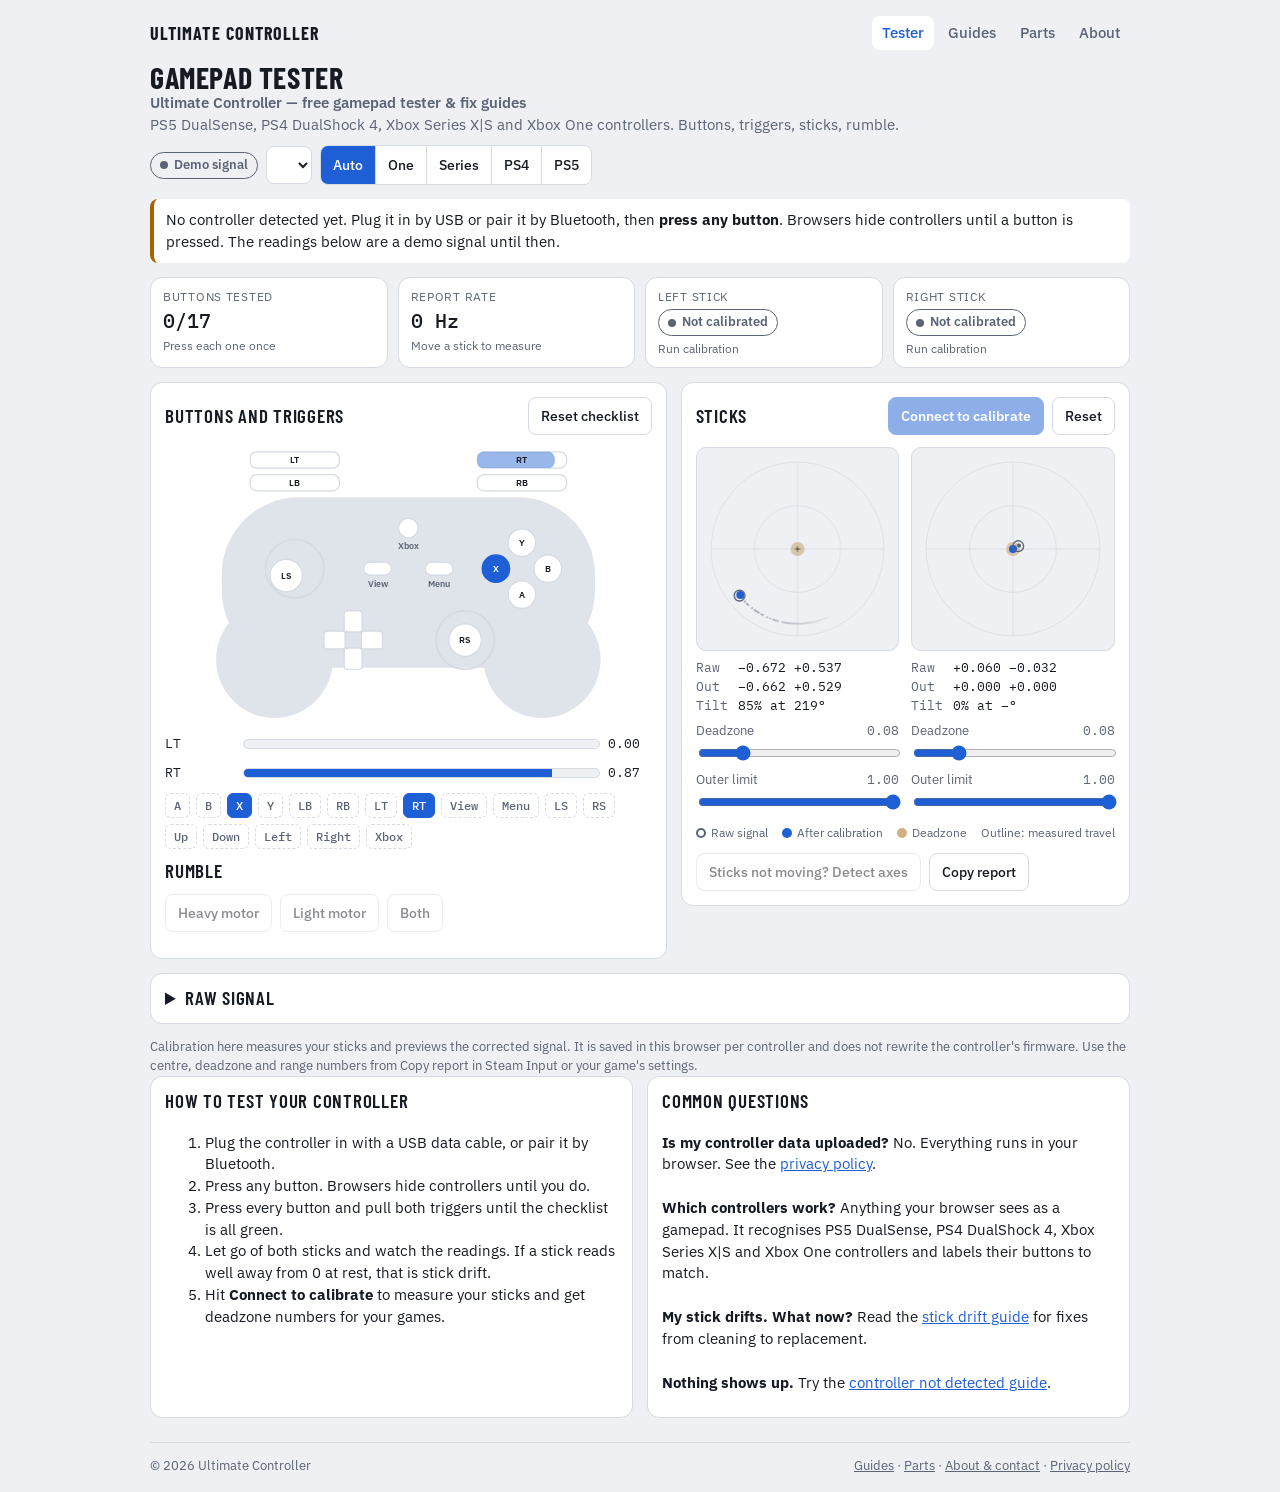
==== commit d59e98f9: "Add files via upload" ====
--- a/index.html
+++ b/index.html
@@ -6,7 +6,8 @@
 <title>Ultimate Controller – Free Gamepad Tester for PS5, PS4 &amp; Xbox Controllers</title>
 <meta name="description" content="Free online gamepad tester for PS5 DualSense, PS4 DualShock 4, Xbox Series X|S and Xbox One controllers. Check every button, trigger and stick, spot stick drift, calibrate deadzones and test rumble in your browser.">
 <link rel="canonical" href="https://ultimatecontroller.com/">
-<!-- ADSENSE: paste the AdSense <script> tag from your AdSense account on the line below this one -->
+<!-- Google AdSense -->
+<script async src="https://pagead2.googlesyndication.com/pagead/js/adsbygoogle.js?client=ca-pub-1083294266156352" crossorigin="anonymous"></script>
 <link rel="preconnect" href="https://fonts.googleapis.com">
 <link href="https://fonts.googleapis.com/css2?family=Barlow+Condensed:wght@600;700&family=IBM+Plex+Mono:wght@400;500&family=IBM+Plex+Sans:wght@400;500;600&display=swap" rel="stylesheet">
 <style>
